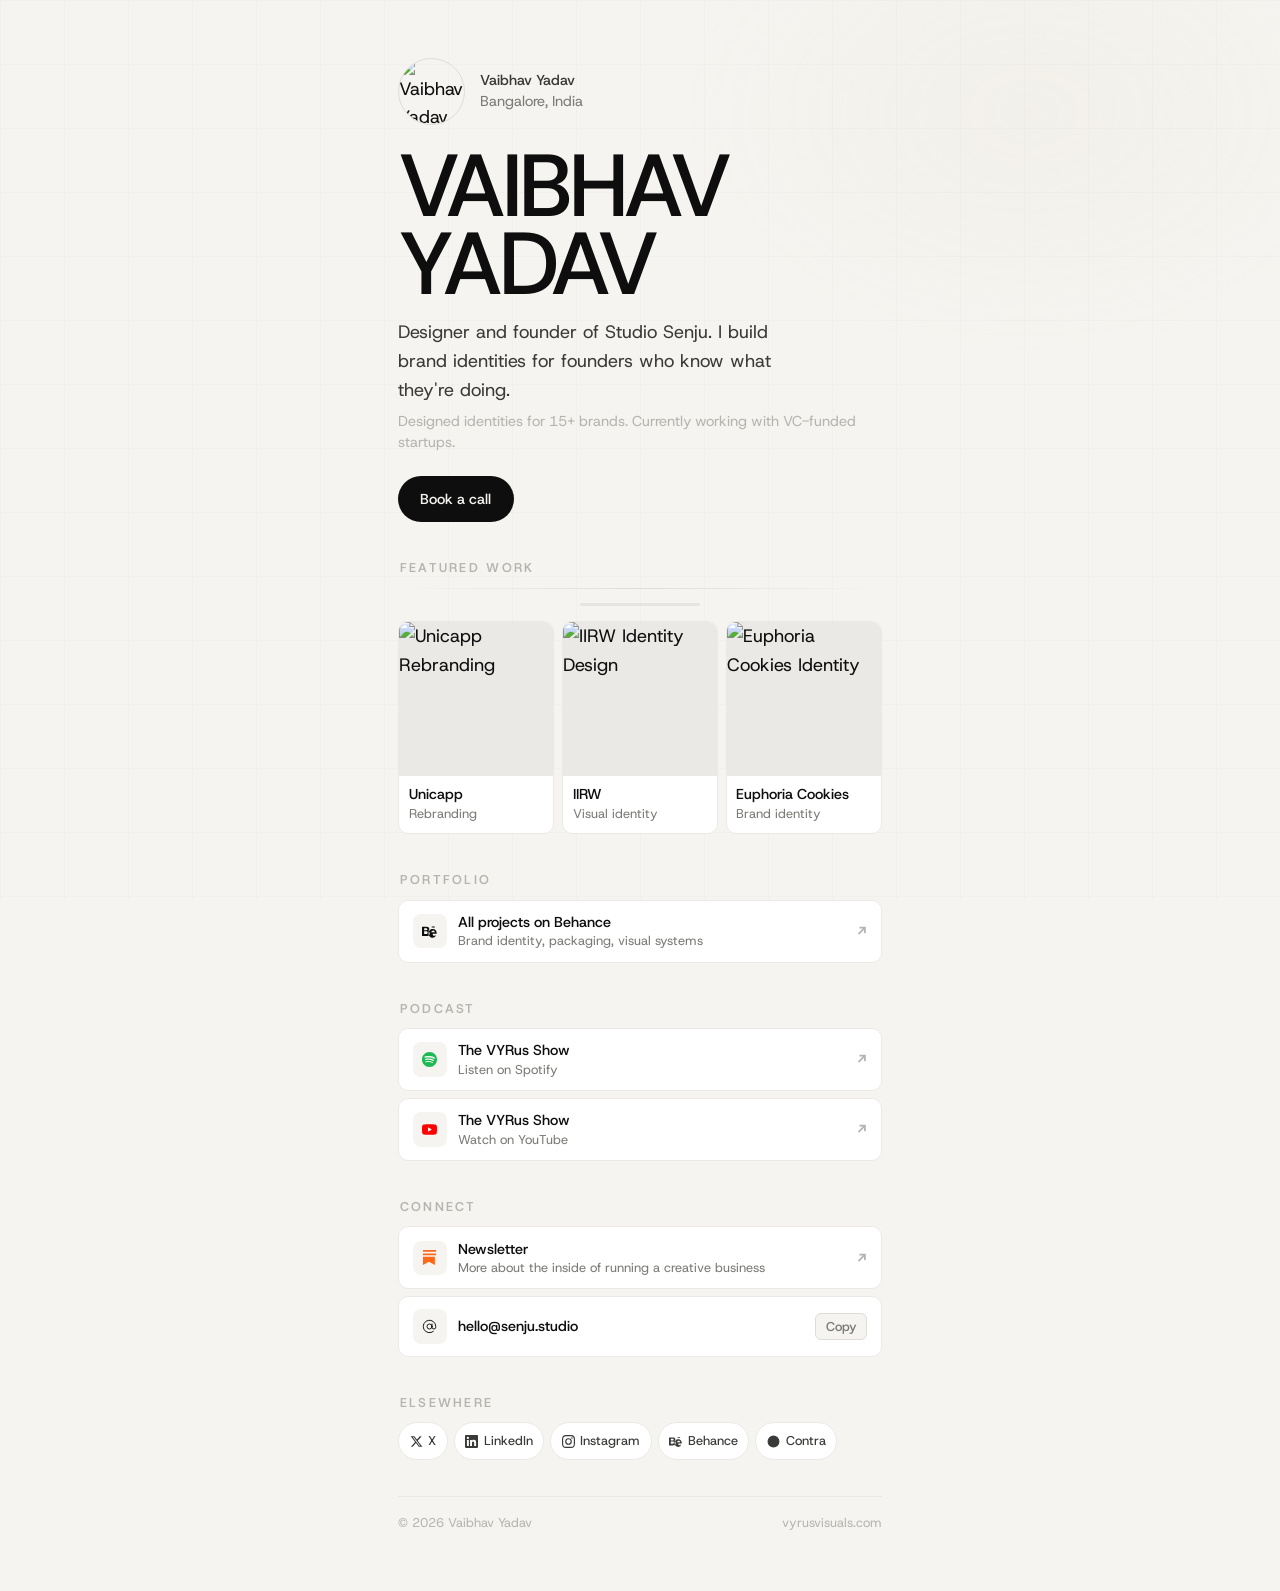
==== vyrusvisuals-ship.html @ 3d0a62e7 "Add files via upload" ====
<!DOCTYPE html>
<html lang="en">
<head>
<meta charset="UTF-8">
<meta name="viewport" content="width=device-width, initial-scale=1.0">
<title>Vaibhav Yadav — Designer, Founder</title>
<meta name="description" content="Designer and founder of Studio Senju. Brand identity for founders who know what they're doing.">
<meta property="og:title" content="Vaibhav Yadav — Designer, Founder">
<meta property="og:description" content="Designer and founder of Studio Senju. Brand identity for founders who know what they're doing.">
<meta property="og:image" content="https://mir-s3-cdn-cf.behance.net/user/230/5c810295098799.68d802690c68f.jpg">
<meta property="og:url" content="https://vyrusvisuals.com">
<meta property="og:type" content="website">
<meta name="twitter:card" content="summary">
<meta name="twitter:title" content="Vaibhav Yadav — Designer, Founder">
<meta name="twitter:description" content="Designer and founder of Studio Senju. Brand identity for founders who know what they're doing.">
<meta name="twitter:image" content="https://mir-s3-cdn-cf.behance.net/user/230/5c810295098799.68d802690c68f.jpg">
<link rel="stylesheet" href="https://use.typekit.net/oij2uky.css">
<link rel="preconnect" href="https://fonts.googleapis.com">
<link rel="preconnect" href="https://fonts.gstatic.com" crossorigin>
<link href="https://fonts.googleapis.com/css2?family=Host+Grotesk:ital,wght@0,300..800;1,300..800&display=swap" rel="stylesheet">
<style>
  /*
    FLUID TYPESCALE — Major Third (1.25)
    All sizes use clamp() so they scale smoothly from mobile to desktop.
    No text-related breakpoints needed.

    --fs-xs:    clamp(0.7rem,   0.65rem + 0.25vw, 0.8rem)      ~11-13px
    --fs-sm:    clamp(0.8rem,   0.74rem + 0.3vw,  0.9rem)      ~13-14px
    --fs-base:  clamp(1rem,     0.92rem + 0.4vw,  1.125rem)    ~16-18px
    --fs-md:    clamp(1.1rem,   1rem + 0.5vw,     1.25rem)     ~18-20px
    --fs-lg:    clamp(1.25rem,  1.1rem + 0.75vw,  1.563rem)    ~20-25px
    --fs-display: clamp(3.2rem, 2rem + 6vw,       5.5rem)      ~51-88px
  */

  :root {
    --bg: #f5f4f0;
    --text: #0e0e0e;
    --text-mid: #3a3a38;
    --text-light: #7a7a76;
    --text-faint: #b5b5b0;
    --border: #ddddd8;
    --border-light: #eae9e5;
    --card-bg: #fff;
    --cta-bg: #0e0e0e;
    --cta-text: #f5f4f0;
    --display: "forevs", "Host Grotesk", sans-serif;
    --body: "Host Grotesk", "Helvetica Neue", sans-serif;

    --fs-xs:    clamp(0.7rem,   0.65rem + 0.25vw, 0.8rem);
    --fs-sm:    clamp(0.8rem,   0.74rem + 0.3vw,  0.9rem);
    --fs-base:  clamp(1rem,     0.92rem + 0.4vw,  1.125rem);
    --fs-md:    clamp(1.1rem,   1rem + 0.5vw,     1.25rem);
    --fs-lg:    clamp(1.25rem,  1.1rem + 0.75vw,  1.563rem);
    --fs-display: clamp(3.2rem, 2rem + 6vw, 5.5rem);

    --space-section: clamp(1.75rem, 1.5rem + 1vw, 2.25rem);
    --space-page-y: clamp(2.5rem, 2rem + 2vw, 4rem);
    --space-page-x: clamp(1.25rem, 1rem + 1vw, 1.75rem);
  }

  * { margin: 0; padding: 0; box-sizing: border-box; }

  body {
    background: var(--bg);
    color: var(--text);
    font-family: var(--body);
    font-weight: 400;
    font-size: var(--fs-base);
    line-height: 1.6;
    -webkit-font-smoothing: antialiased;
    overflow-x: hidden;
    position: relative;
  }

  body::before {
    content: '';
    position: fixed;
    inset: 0;
    background-image:
      linear-gradient(rgba(0,0,0,0.016) 1px, transparent 1px),
      linear-gradient(90deg, rgba(0,0,0,0.016) 1px, transparent 1px);
    background-size: 64px 64px;
    pointer-events: none;
    z-index: 0;
  }

  body::after {
    content: '';
    position: fixed;
    top: -15%;
    right: -8%;
    width: 55%;
    height: 55%;
    background: radial-gradient(ellipse, rgba(218, 198, 158, 0.07) 0%, transparent 70%);
    pointer-events: none;
    z-index: 0;
  }

  ::selection { background: var(--text); color: var(--bg); }
  a { color: inherit; text-decoration: none; }

  .page {
    position: relative;
    z-index: 1;
    min-height: 100vh;
    max-width: 540px;
    margin: 0 auto;
    padding: var(--space-page-y) var(--space-page-x);
  }

  @keyframes revealUp {
    from { opacity: 0; transform: translateY(16px); }
    to { opacity: 1; transform: translateY(0); }
  }

  .reveal { opacity: 0; animation: revealUp 0.6s ease forwards; }
  .d1 { animation-delay: 0.05s; }
  .d2 { animation-delay: 0.12s; }
  .d3 { animation-delay: 0.2s; }
  .d4 { animation-delay: 0.28s; }
  .d5 { animation-delay: 0.36s; }
  .d6 { animation-delay: 0.44s; }
  .d7 { animation-delay: 0.5s; }

  /* ---- HERO ---- */
  .hero { margin-bottom: clamp(1.25rem, 1rem + 0.5vw, 1.75rem); }

  .hero-top {
    display: flex;
    align-items: center;
    gap: clamp(0.75rem, 0.6rem + 0.4vw, 1rem);
    margin-bottom: clamp(1.25rem, 1rem + 0.5vw, 1.75rem);
  }

  .pfp {
    width: clamp(52px, 48px + 1.5vw, 68px);
    height: clamp(52px, 48px + 1.5vw, 68px);
    border-radius: 50%;
    overflow: hidden;
    flex-shrink: 0;
    border: 1.5px solid var(--border);
  }

  .pfp img { width: 100%; height: 100%; object-fit: cover; display: block; }

  .hero-label {
    font-size: var(--fs-sm);
    color: var(--text-light);
    font-weight: 400;
    line-height: 1.45;
  }

  .hero-label strong { color: var(--text-mid); font-weight: 500; }

  .hero-name {
    font-family: var(--display);
    font-weight: 500;
    font-size: var(--fs-display);
    text-transform: uppercase;
    letter-spacing: -0.04em;
    line-height: 0.88;
    color: var(--text);
    margin-bottom: clamp(0.8rem, 0.6rem + 0.5vw, 1.2rem);
  }

  .hero-bio {
    font-size: var(--fs-base);
    font-weight: 400;
    color: var(--text-mid);
    line-height: 1.6;
    max-width: 420px;
    margin-bottom: 0.4rem;
  }

  .hero-proof {
    font-size: var(--fs-sm);
    color: var(--text-faint);
    font-weight: 400;
    line-height: 1.5;
  }

  /* ---- CTA ---- */
  .primary-cta { margin-bottom: var(--space-section); }

  .cta-btn {
    display: inline-flex;
    align-items: center;
    padding: clamp(0.6rem, 0.55rem + 0.2vw, 0.8rem) clamp(1.2rem, 1rem + 0.5vw, 1.6rem);
    border-radius: 100px;
    font-family: var(--body);
    font-size: var(--fs-sm);
    font-weight: 500;
    background: var(--cta-bg);
    color: var(--cta-text);
    transition: all 0.2s ease;
    border: none;
    cursor: pointer;
  }

  .cta-btn:hover {
    background: #2a2a28;
    transform: translateY(-1px);
    box-shadow: 0 4px 16px rgba(0,0,0,0.12);
  }

  /* ---- SECTIONS ---- */
  .section { margin-bottom: var(--space-section); }

  .section-label {
    font-size: var(--fs-xs);
    font-weight: 600;
    letter-spacing: 0.18em;
    text-transform: uppercase;
    color: var(--text-faint);
    margin-bottom: clamp(0.5rem, 0.4rem + 0.2vw, 0.7rem);
    padding-left: 0.1rem;
  }

  /* ---- FEATURED PROJECTS ---- */
  .featured-divider {
    width: 100%;
    height: 1px;
    background: linear-gradient(90deg, transparent, var(--border), transparent);
    margin-bottom: clamp(0.8rem, 0.6rem + 0.4vw, 1.25rem);
  }

  .deco-bar {
    width: 120px;
    height: 3px;
    background: var(--text);
    opacity: 0.06;
    border-radius: 2px;
    margin: 0 auto clamp(0.8rem, 0.6rem + 0.4vw, 1.25rem);
  }

  .projects-grid {
    display: grid;
    grid-template-columns: repeat(auto-fit, minmax(140px, 1fr));
    gap: clamp(0.4rem, 0.3rem + 0.2vw, 0.55rem);
  }

  .project-card {
    display: flex;
    flex-direction: column;
    background: var(--card-bg);
    border: 1px solid var(--border-light);
    border-radius: 10px;
    overflow: hidden;
    transition: all 0.22s ease;
  }

  .project-card:hover {
    border-color: #c8c8c2;
    transform: translateY(-3px);
    box-shadow: 0 6px 20px rgba(0,0,0,0.06);
  }

  .project-thumb {
    width: 100%;
    aspect-ratio: 1/1;
    background: var(--border-light);
    overflow: hidden;
  }

  .project-thumb img {
    width: 100%;
    height: 100%;
    object-fit: cover;
    display: block;
    transition: transform 0.3s ease;
  }

  .project-card:hover .project-thumb img { transform: scale(1.04); }

  .project-info { padding: clamp(0.45rem, 0.4rem + 0.15vw, 0.6rem) clamp(0.5rem, 0.45rem + 0.2vw, 0.7rem); }

  .project-name {
    font-size: var(--fs-sm);
    font-weight: 500;
    color: var(--text);
    line-height: 1.3;
  }

  .project-type {
    font-size: var(--fs-xs);
    color: var(--text-light);
    font-weight: 400;
    margin-top: 0.05rem;
  }

  /* ---- LINK CARDS ---- */
  .links {
    display: flex;
    flex-direction: column;
    gap: clamp(0.35rem, 0.3rem + 0.15vw, 0.5rem);
  }

  .link-card {
    display: flex;
    align-items: center;
    justify-content: space-between;
    padding: clamp(0.7rem, 0.6rem + 0.2vw, 0.9rem) clamp(0.8rem, 0.7rem + 0.2vw, 1.05rem);
    background: var(--card-bg);
    border: 1px solid var(--border-light);
    border-radius: 10px;
    transition: all 0.2s ease;
  }

  .link-card:hover {
    border-color: #c8c8c2;
    transform: translateY(-1px);
    box-shadow: 0 3px 14px rgba(0,0,0,0.04);
  }

  .link-left {
    display: flex;
    align-items: center;
    gap: clamp(0.6rem, 0.5rem + 0.2vw, 0.8rem);
    min-width: 0;
  }

  .link-icon {
    width: clamp(30px, 28px + 0.5vw, 36px);
    height: clamp(30px, 28px + 0.5vw, 36px);
    border-radius: 8px;
    background: var(--bg);
    display: flex;
    align-items: center;
    justify-content: center;
    flex-shrink: 0;
  }

  .link-icon svg { width: 15px; height: 15px; }

  .link-title {
    font-size: var(--fs-sm);
    font-weight: 500;
    color: var(--text);
    line-height: 1.3;
  }

  .link-sub {
    font-size: var(--fs-xs);
    color: var(--text-light);
    font-weight: 400;
    line-height: 1.35;
    margin-top: 0.05rem;
  }

  .link-arrow {
    font-size: var(--fs-base);
    font-weight: 700;
    color: var(--text-faint);
    flex-shrink: 0;
    transition: transform 0.2s, color 0.2s;
    margin-left: 0.4rem;
  }

  .link-card:hover .link-arrow {
    transform: translate(2px, -2px);
    color: var(--text-light);
  }

  /* ---- EMAIL ---- */
  .email-block {
    display: flex;
    align-items: center;
    justify-content: space-between;
    padding: clamp(0.7rem, 0.6rem + 0.2vw, 0.9rem) clamp(0.8rem, 0.7rem + 0.2vw, 1.05rem);
    background: var(--card-bg);
    border: 1px solid var(--border-light);
    border-radius: 10px;
  }

  .email-left {
    display: flex;
    align-items: center;
    gap: clamp(0.6rem, 0.5rem + 0.2vw, 0.8rem);
  }

  .email-text {
    font-size: var(--fs-sm);
    font-weight: 500;
    color: var(--text);
  }

  .copy-btn {
    font-family: var(--body);
    font-size: var(--fs-xs);
    font-weight: 500;
    color: var(--text-light);
    background: var(--bg);
    border: 1px solid var(--border);
    border-radius: 6px;
    padding: 0.25rem 0.6rem;
    cursor: pointer;
    transition: all 0.15s;
    flex-shrink: 0;
  }

  .copy-btn:hover { border-color: #b5b5b0; color: var(--text); }

  .copy-btn.copied {
    background: var(--text);
    color: var(--cta-text);
    border-color: var(--text);
  }

  /* ---- SOCIAL PILLS ---- */
  .socials {
    display: flex;
    gap: clamp(0.3rem, 0.25rem + 0.15vw, 0.45rem);
    flex-wrap: wrap;
  }

  .social-pill {
    display: flex;
    align-items: center;
    gap: 0.35rem;
    padding: clamp(0.4rem, 0.35rem + 0.15vw, 0.52rem) clamp(0.6rem, 0.5rem + 0.2vw, 0.8rem);
    background: var(--card-bg);
    border: 1px solid var(--border-light);
    border-radius: 100px;
    font-size: var(--fs-xs);
    font-weight: 450;
    color: var(--text-mid);
    transition: all 0.2s ease;
  }

  .social-pill:hover {
    border-color: #c8c8c2;
    color: var(--text);
    transform: translateY(-1px);
    box-shadow: 0 2px 8px rgba(0,0,0,0.035);
  }

  .social-pill svg {
    width: 13px;
    height: 13px;
    fill: currentColor;
    flex-shrink: 0;
  }

  /* ---- FOOTER ---- */
  .footer {
    margin-top: var(--space-section);
    padding-top: clamp(1rem, 0.8rem + 0.3vw, 1.25rem);
    border-top: 1px solid var(--border-light);
    display: flex;
    justify-content: space-between;
    align-items: center;
    flex-wrap: wrap;
    gap: 0.4rem;
  }

  .footer p, .footer-domain {
    font-size: var(--fs-xs);
    color: var(--text-faint);
    font-weight: 400;
  }
</style>
</head>
<body>

<div class="page">

  <!-- HERO -->
  <div class="hero reveal d1">
    <div class="hero-top">
      <div class="pfp">
        <img src="https://mir-s3-cdn-cf.behance.net/user/230/5c810295098799.68d802690c68f.jpg" alt="Vaibhav Yadav">
      </div>
      <div>
        <p class="hero-label"><strong>Vaibhav Yadav</strong><br>Bangalore, India</p>
      </div>
    </div>
    <h1 class="hero-name">Vaibhav<br>Yadav</h1>
    <p class="hero-bio">Designer and founder of Studio Senju. I build brand identities for founders who know what they're doing.</p>
    <p class="hero-proof">Designed identities for 15+ brands. Currently working with VC-funded startups.</p>
  </div>

  <!-- CTA -->
  <div class="primary-cta reveal d2">
    <a href="https://cal.com/vaibhav-yadav" class="cta-btn">Book a call</a>
  </div>

  <!-- FEATURED PROJECTS -->
  <div class="section reveal d3">
    <p class="section-label">Featured work</p>
    <div class="featured-divider"></div>
    <div class="deco-bar"></div>
    <div class="projects-grid">
      <a href="https://www.behance.net/gallery/204781255/Unicapp-Rebranding" class="project-card" target="_blank">
        <div class="project-thumb">
          <img src="https://mir-s3-cdn-cf.behance.net/project_modules/max_632_webp/c3138b204781255.66af59827f13a.jpg" alt="Unicapp Rebranding">
        </div>
        <div class="project-info">
          <p class="project-name">Unicapp</p>
          <p class="project-type">Rebranding</p>
        </div>
      </a>
      <a href="https://www.behance.net/gallery/222168813/IIRW-Visual-Identity-Design" class="project-card" target="_blank">
        <div class="project-thumb">
          <img src="https://mir-s3-cdn-cf.behance.net/project_modules/disp/cdd6d2222168813.67e1763d90616.jpg" alt="IIRW Identity Design">
        </div>
        <div class="project-info">
          <p class="project-name">IIRW</p>
          <p class="project-type">Visual identity</p>
        </div>
      </a>
      <a href="https://www.behance.net/gallery/244956031/Euphoria-Cookies-Identity-Design" class="project-card" target="_blank">
        <div class="project-thumb">
          <img src="https://mir-s3-cdn-cf.behance.net/project_modules/fs/6d1ab6244956031.69a2be1ae51e2.png" alt="Euphoria Cookies Identity">
        </div>
        <div class="project-info">
          <p class="project-name">Euphoria Cookies</p>
          <p class="project-type">Brand identity</p>
        </div>
      </a>
    </div>
  </div>

  <!-- PORTFOLIO -->
  <div class="section reveal d4">
    <p class="section-label">Portfolio</p>
    <div class="links">
      <a href="https://www.behance.net/vaibhavyadavr" class="link-card" target="_blank">
        <div class="link-left">
          <div class="link-icon">
            <svg viewBox="0 0 24 24" fill="#0e0e0e"><path d="M6.94 4.5c.7 0 1.34.06 1.92.19.58.13 1.07.33 1.48.61.41.28.73.65.96 1.12.23.47.34 1.05.34 1.73 0 .74-.17 1.36-.5 1.86-.34.5-.84.9-1.5 1.22.9.26 1.58.72 2.02 1.37.45.66.67 1.45.67 2.36 0 .75-.14 1.39-.41 1.93-.28.55-.67 1-1.16 1.35-.48.35-1.05.6-1.67.77-.63.16-1.27.25-1.95.25H0V4.5h6.94zm-.39 5.66c.58 0 1.06-.14 1.44-.42.37-.28.56-.72.56-1.3 0-.34-.06-.62-.18-.82a1.35 1.35 0 0 0-.48-.48 2 2 0 0 0-.69-.24 3.67 3.67 0 0 0-.82-.08H3.41v3.35h3.14zm.21 5.77c.32 0 .63-.03.92-.09.29-.06.55-.17.77-.32.22-.16.39-.36.51-.62.12-.26.18-.58.18-.97 0-.76-.22-1.31-.66-1.65-.44-.34-1.01-.5-1.72-.5H3.41v4.16h3.35zM21.79 18.2c-.41.57-1.06.84-1.95.84-.54 0-.99-.1-1.36-.3a2.78 2.78 0 0 1-.87-.78c-.21-.32-.36-.68-.45-1.07a5.4 5.4 0 0 1-.15-1.19h6.56c.04-1.11-.08-2.15-.36-3.09a6.24 6.24 0 0 0-1.26-2.47 5.69 5.69 0 0 0-2.06-1.65c-.81-.4-1.74-.6-2.79-.6-1 0-1.91.19-2.72.56a6.15 6.15 0 0 0-2.09 1.5c-.58.64-1.03 1.39-1.34 2.25-.31.87-.47 1.79-.47 2.78s.16 1.94.47 2.8c.31.85.75 1.59 1.32 2.22.56.62 1.25 1.11 2.05 1.45.8.35 1.7.52 2.68.52 1.34 0 2.47-.33 3.39-1 .93-.67 1.58-1.68 1.97-3.03h-2.62c-.06.27-.24.56-.59.84zm-4.01-7.62c.46 0 .86.08 1.21.24.35.16.64.37.87.64.23.27.4.57.52.91.11.33.18.67.2 1.02h-5.82c.02-.36.1-.7.25-1.03.14-.33.34-.62.59-.87s.55-.45.89-.6c.34-.15.73-.22 1.17-.22l.12-.09zM15.5 4h5v1.5h-5V4z"/></svg>
          </div>
          <div class="link-info">
            <div class="link-title">All projects on Behance</div>
            <div class="link-sub">Brand identity, packaging, visual systems</div>
          </div>
        </div>
        <span class="link-arrow">&#x2197;</span>
      </a>
    </div>
  </div>

  <!-- PODCAST -->
  <div class="section reveal d5">
    <p class="section-label">Podcast</p>
    <div class="links">
      <a href="https://open.spotify.com/show/4r9U1UkWRHgXpeFIP8qqJi?si=ySkl17ODTZmAyLj0PScnJw" class="link-card" target="_blank">
        <div class="link-left">
          <div class="link-icon">
            <svg viewBox="0 0 24 24" fill="#1DB954"><path d="M12 0C5.4 0 0 5.4 0 12s5.4 12 12 12 12-5.4 12-12S18.66 0 12 0zm5.521 17.34c-.24.359-.66.48-1.021.24-2.82-1.74-6.36-2.101-10.561-1.141-.418.122-.779-.179-.899-.539-.12-.421.18-.78.54-.9 4.56-1.021 8.52-.6 11.64 1.32.42.18.479.659.301 1.02zm1.44-3.3c-.301.42-.841.6-1.262.3-3.239-1.98-8.159-2.58-11.939-1.38-.479.12-1.02-.12-1.14-.6-.12-.48.12-1.021.6-1.141C9.6 9.9 15 10.561 18.72 12.84c.361.181.54.78.241 1.2zm.12-3.36C15.24 8.4 8.82 8.16 5.16 9.301c-.6.179-1.2-.181-1.38-.721-.18-.601.18-1.2.72-1.381 4.26-1.26 11.28-1.02 15.721 1.621.539.3.719 1.02.419 1.56-.299.421-1.02.599-1.559.3z"/></svg>
          </div>
          <div class="link-info">
            <div class="link-title">The VYRus Show</div>
            <div class="link-sub">Listen on Spotify</div>
          </div>
        </div>
        <span class="link-arrow">&#x2197;</span>
      </a>
      <a href="https://www.youtube.com/playlist?list=PLpjvr5W3ksdQxVv7fHUGYC-LWUB7QYowx" class="link-card" target="_blank">
        <div class="link-left">
          <div class="link-icon">
            <svg viewBox="0 0 24 24" fill="#FF0000"><path d="M23.498 6.186a3.016 3.016 0 0 0-2.122-2.136C19.505 3.545 12 3.545 12 3.545s-7.505 0-9.377.505A3.017 3.017 0 0 0 .502 6.186C0 8.07 0 12 0 12s0 3.93.502 5.814a3.016 3.016 0 0 0 2.122 2.136c1.871.505 9.376.505 9.376.505s7.505 0 9.377-.505a3.015 3.015 0 0 0 2.122-2.136C24 15.93 24 12 24 12s0-3.93-.502-5.814zM9.545 15.568V8.432L15.818 12l-6.273 3.568z"/></svg>
          </div>
          <div class="link-info">
            <div class="link-title">The VYRus Show</div>
            <div class="link-sub">Watch on YouTube</div>
          </div>
        </div>
        <span class="link-arrow">&#x2197;</span>
      </a>
    </div>
  </div>

  <!-- CONNECT -->
  <div class="section reveal d6">
    <p class="section-label">Connect</p>
    <div class="links">
      <a href="https://vyrus.substack.com/" class="link-card" target="_blank">
        <div class="link-left">
          <div class="link-icon">
            <svg viewBox="0 0 24 24" fill="#FF6719"><path d="M22.539 8.242H1.46V5.406h21.08v2.836zM1.46 10.812V24l9.56-5.26L20.58 24V10.812H1.46zM22.54 0H1.46v2.836h21.08V0z"/></svg>
          </div>
          <div class="link-info">
            <div class="link-title">Newsletter</div>
            <div class="link-sub">More about the inside of running a creative business</div>
          </div>
        </div>
        <span class="link-arrow">&#x2197;</span>
      </a>
      <div class="email-block">
        <div class="email-left">
          <div class="link-icon">
            <svg viewBox="0 0 24 24" fill="none" stroke="#0e0e0e" stroke-width="1.5" stroke-linecap="round" stroke-linejoin="round"><circle cx="12" cy="12" r="4"/><path d="M16 8v5a3 3 0 0 0 6 0v-1a10 10 0 1 0-3.92 7.94"/></svg>
          </div>
          <span class="email-text">hello@senju.studio</span>
        </div>
        <button class="copy-btn" onclick="copyEmail(this)">Copy</button>
      </div>
    </div>
  </div>

  <!-- SOCIALS -->
  <div class="section reveal d7">
    <p class="section-label">Elsewhere</p>
    <div class="socials">
      <a href="https://x.com/vaibhavyadavr" class="social-pill" target="_blank">
        <svg viewBox="0 0 24 24"><path d="M18.244 2.25h3.308l-7.227 8.26 8.502 11.24H16.17l-5.214-6.817L4.99 21.75H1.68l7.73-8.835L1.254 2.25H8.08l4.713 6.231zm-1.161 17.52h1.833L7.084 4.126H5.117z"/></svg>
        X
      </a>
      <a href="https://www.linkedin.com/in/vaibhavyadavr/" class="social-pill" target="_blank">
        <svg viewBox="0 0 24 24"><path d="M20.447 20.452h-3.554v-5.569c0-1.328-.027-3.037-1.852-3.037-1.853 0-2.136 1.445-2.136 2.939v5.667H9.351V9h3.414v1.561h.046c.477-.9 1.637-1.85 3.37-1.85 3.601 0 4.267 2.37 4.267 5.455v6.286zM5.337 7.433a2.062 2.062 0 0 1-2.063-2.065 2.064 2.064 0 1 1 2.063 2.065zm1.782 13.019H3.555V9h3.564v11.452zM22.225 0H1.771C.792 0 0 .774 0 1.729v20.542C0 23.227.792 24 1.771 24h20.451C23.2 24 24 23.227 24 22.271V1.729C24 .774 23.2 0 22.222 0h.003z"/></svg>
        LinkedIn
      </a>
      <a href="https://www.instagram.com/vaibhavyadavr" class="social-pill" target="_blank">
        <svg viewBox="0 0 24 24"><path d="M12 2.163c3.204 0 3.584.012 4.85.07 3.252.148 4.771 1.691 4.919 4.919.058 1.265.069 1.645.069 4.849 0 3.205-.012 3.584-.069 4.849-.149 3.225-1.664 4.771-4.919 4.919-1.266.058-1.644.07-4.85.07-3.204 0-3.584-.012-4.849-.07-3.26-.149-4.771-1.699-4.919-4.92-.058-1.265-.07-1.644-.07-4.849 0-3.204.013-3.583.07-4.849.149-3.227 1.664-4.771 4.919-4.919 1.266-.057 1.645-.069 4.849-.069zM12 0C8.741 0 8.333.014 7.053.072 2.695.272.273 2.69.073 7.052.014 8.333 0 8.741 0 12c0 3.259.014 3.668.072 4.948.2 4.358 2.618 6.78 6.98 6.98C8.333 23.986 8.741 24 12 24c3.259 0 3.668-.014 4.948-.072 4.354-.2 6.782-2.618 6.979-6.98.059-1.28.073-1.689.073-4.948 0-3.259-.014-3.667-.072-4.947-.196-4.354-2.617-6.78-6.979-6.98C15.668.014 15.259 0 12 0zm0 5.838a6.162 6.162 0 1 0 0 12.324 6.162 6.162 0 0 0 0-12.324zM12 16a4 4 0 1 1 0-8 4 4 0 0 1 0 8zm6.406-11.845a1.44 1.44 0 1 0 0 2.881 1.44 1.44 0 0 0 0-2.881z"/></svg>
        Instagram
      </a>
      <a href="https://www.behance.net/vaibhavyadavr" class="social-pill" target="_blank">
        <svg viewBox="0 0 24 24"><path d="M6.94 4.5c.7 0 1.34.06 1.92.19.58.13 1.07.33 1.48.61.41.28.73.65.96 1.12.23.47.34 1.05.34 1.73 0 .74-.17 1.36-.5 1.86-.34.5-.84.9-1.5 1.22.9.26 1.58.72 2.02 1.37.45.66.67 1.45.67 2.36 0 .75-.14 1.39-.41 1.93-.28.55-.67 1-1.16 1.35-.48.35-1.05.6-1.67.77-.63.16-1.27.25-1.95.25H0V4.5h6.94zm-.39 5.66c.58 0 1.06-.14 1.44-.42.37-.28.56-.72.56-1.3 0-.34-.06-.62-.18-.82a1.35 1.35 0 0 0-.48-.48 2 2 0 0 0-.69-.24 3.67 3.67 0 0 0-.82-.08H3.41v3.35h3.14zm.21 5.77c.32 0 .63-.03.92-.09.29-.06.55-.17.77-.32.22-.16.39-.36.51-.62.12-.26.18-.58.18-.97 0-.76-.22-1.31-.66-1.65-.44-.34-1.01-.5-1.72-.5H3.41v4.16h3.35zM21.79 18.2c-.41.57-1.06.84-1.95.84-.54 0-.99-.1-1.36-.3a2.78 2.78 0 0 1-.87-.78c-.21-.32-.36-.68-.45-1.07a5.4 5.4 0 0 1-.15-1.19h6.56c.04-1.11-.08-2.15-.36-3.09a6.24 6.24 0 0 0-1.26-2.47 5.69 5.69 0 0 0-2.06-1.65c-.81-.4-1.74-.6-2.79-.6-1 0-1.91.19-2.72.56a6.15 6.15 0 0 0-2.09 1.5c-.58.64-1.03 1.39-1.34 2.25-.31.87-.47 1.79-.47 2.78s.16 1.94.47 2.8c.31.85.75 1.59 1.32 2.22.56.62 1.25 1.11 2.05 1.45.8.35 1.7.52 2.68.52 1.34 0 2.47-.33 3.39-1 .93-.67 1.58-1.68 1.97-3.03h-2.62c-.06.27-.24.56-.59.84zm-4.01-7.62c.46 0 .86.08 1.21.24.35.16.64.37.87.64.23.27.4.57.52.91.11.33.18.67.2 1.02h-5.82c.02-.36.1-.7.25-1.03.14-.33.34-.62.59-.87s.55-.45.89-.6c.34-.15.73-.22 1.17-.22l.12-.09zM15.5 4h5v1.5h-5V4z"/></svg>
        Behance
      </a>
      <a href="https://contra.com/vyrus_visuals" class="social-pill" target="_blank">
        <svg viewBox="0 0 24 24" fill="none" stroke="currentColor" stroke-width="2"><path d="M12 2a10 10 0 1 0 0 20 10 10 0 0 0 0-20z"/><path d="M15.5 8.5a5 5 0 0 0-7 7" stroke-linecap="round"/></svg>
        Contra
      </a>
    </div>
  </div>

  <!-- FOOTER -->
  <div class="footer reveal d7">
    <p>&copy; 2026 Vaibhav Yadav</p>
    <span class="footer-domain">vyrusvisuals.com</span>
  </div>

</div>

<script>
function copyEmail(btn) {
  navigator.clipboard.writeText('hello@senju.studio').then(function() {
    btn.textContent = 'Copied';
    btn.classList.add('copied');
    setTimeout(function() {
      btn.textContent = 'Copy';
      btn.classList.remove('copied');
    }, 2000);
  });
}
</script>

</body>
</html>
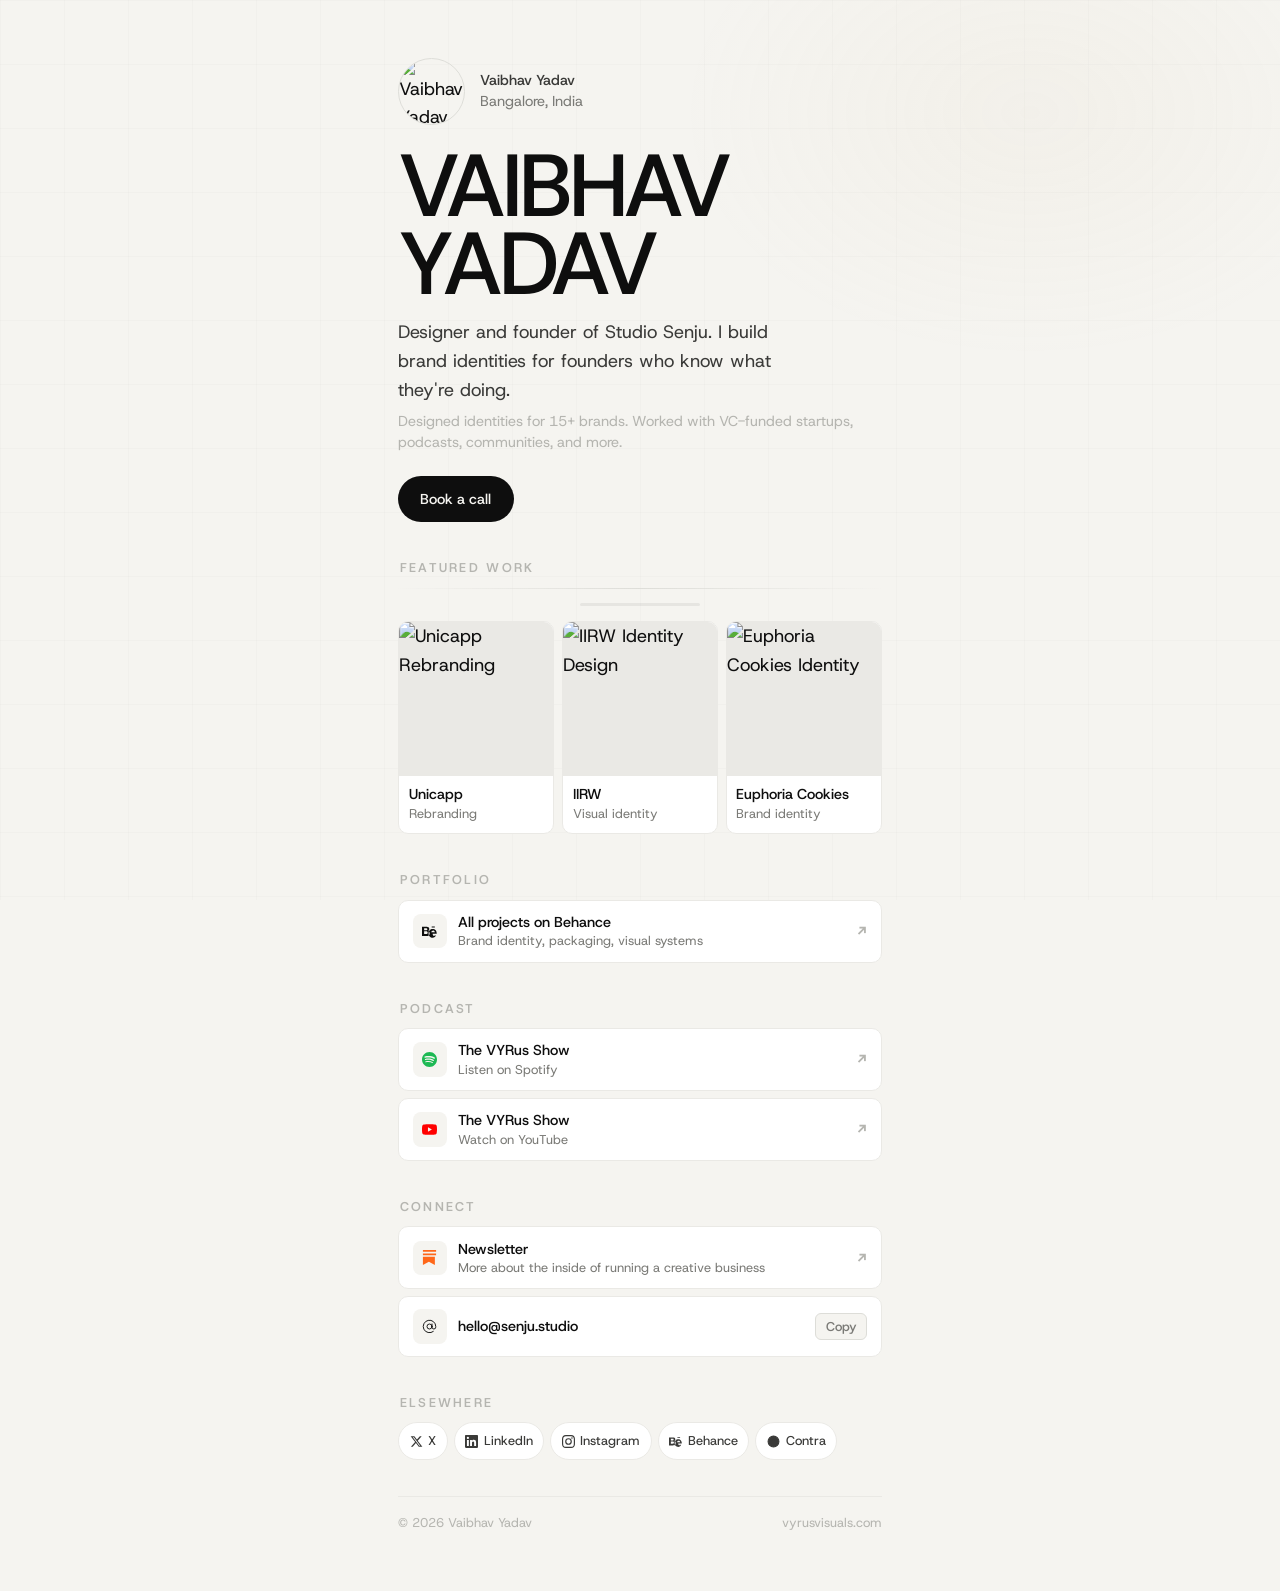
==== commit 73512a67: "Update vyrusvisuals-ship.html" ====
--- a/vyrusvisuals-ship.html
+++ b/vyrusvisuals-ship.html
@@ -476,7 +476,7 @@
     </div>
     <h1 class="hero-name">Vaibhav<br>Yadav</h1>
     <p class="hero-bio">Designer and founder of Studio Senju. I build brand identities for founders who know what they're doing.</p>
-    <p class="hero-proof">Designed identities for 15+ brands. Currently working with VC-funded startups.</p>
+    <p class="hero-proof">Designed identities for 15+ brands. Worked with VC-funded startups, podcasts, communities, and more.</p>
   </div>
 
   <!-- CTA -->
